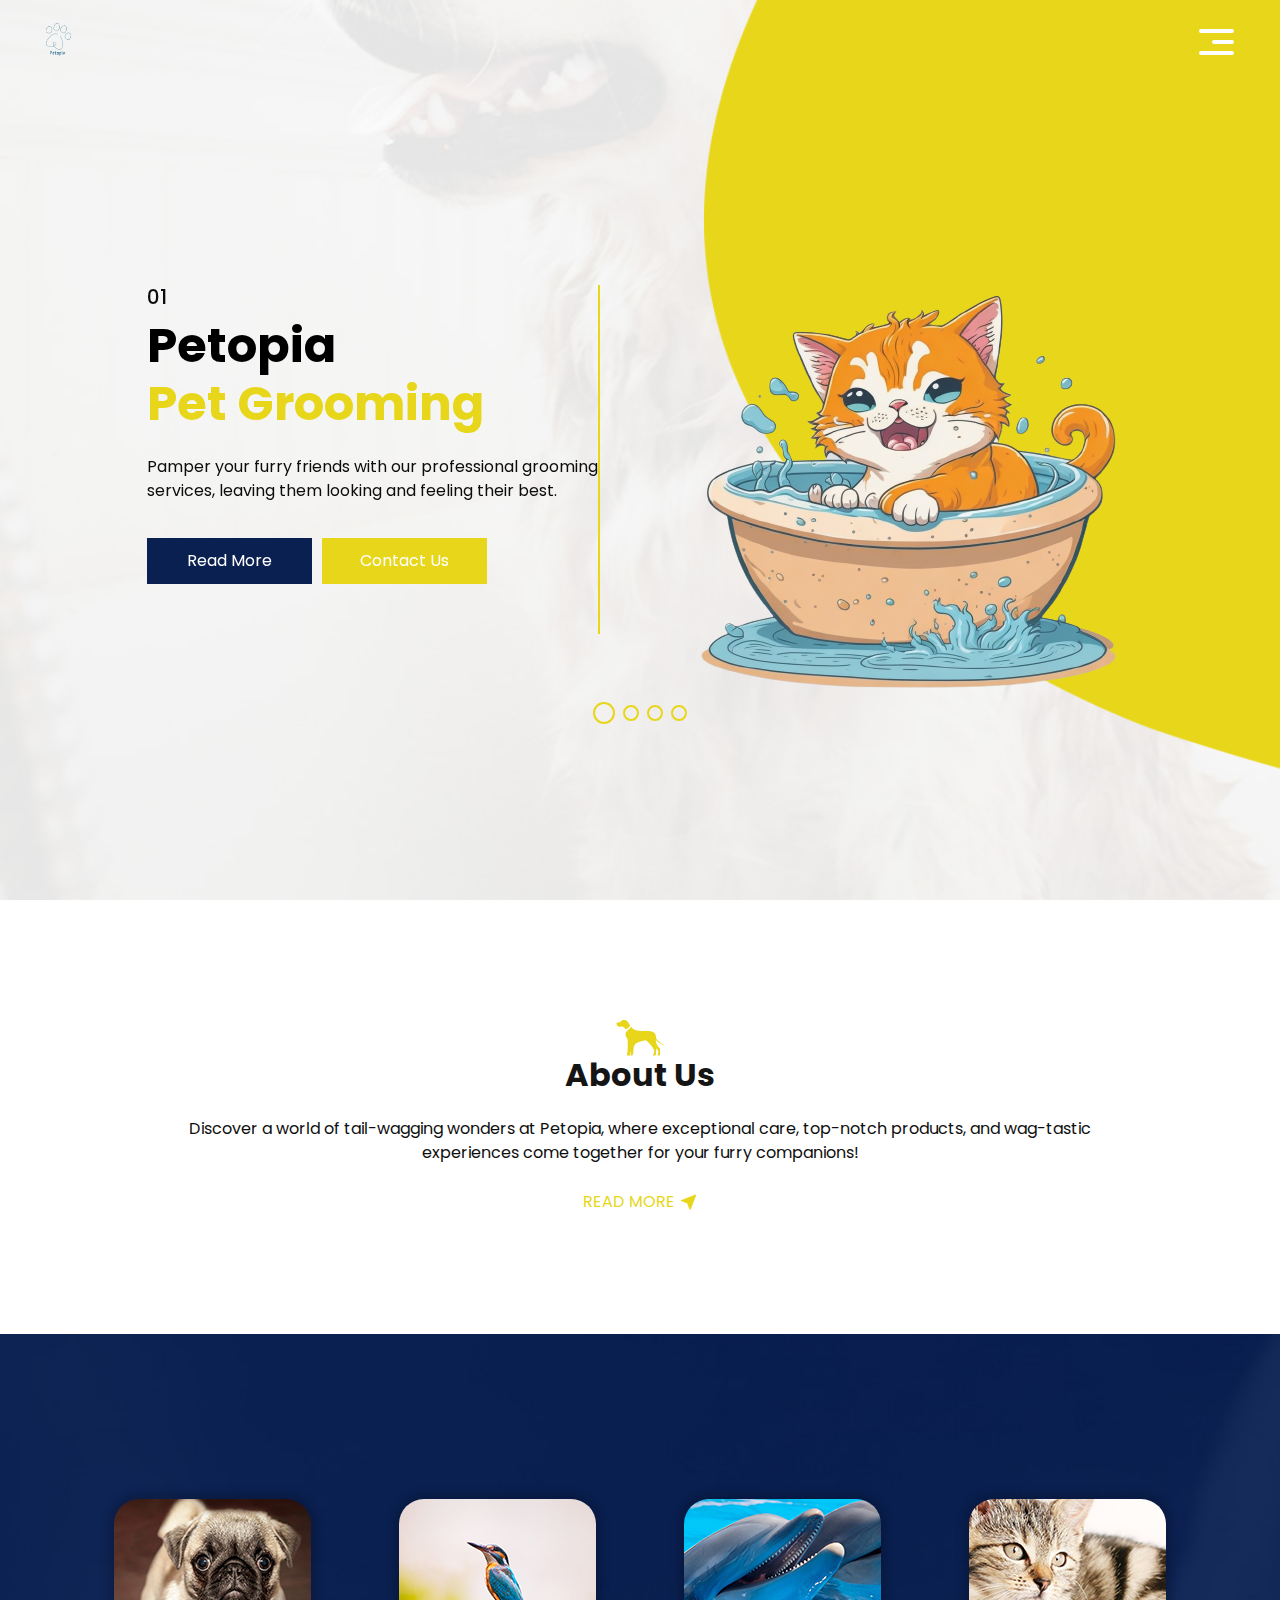
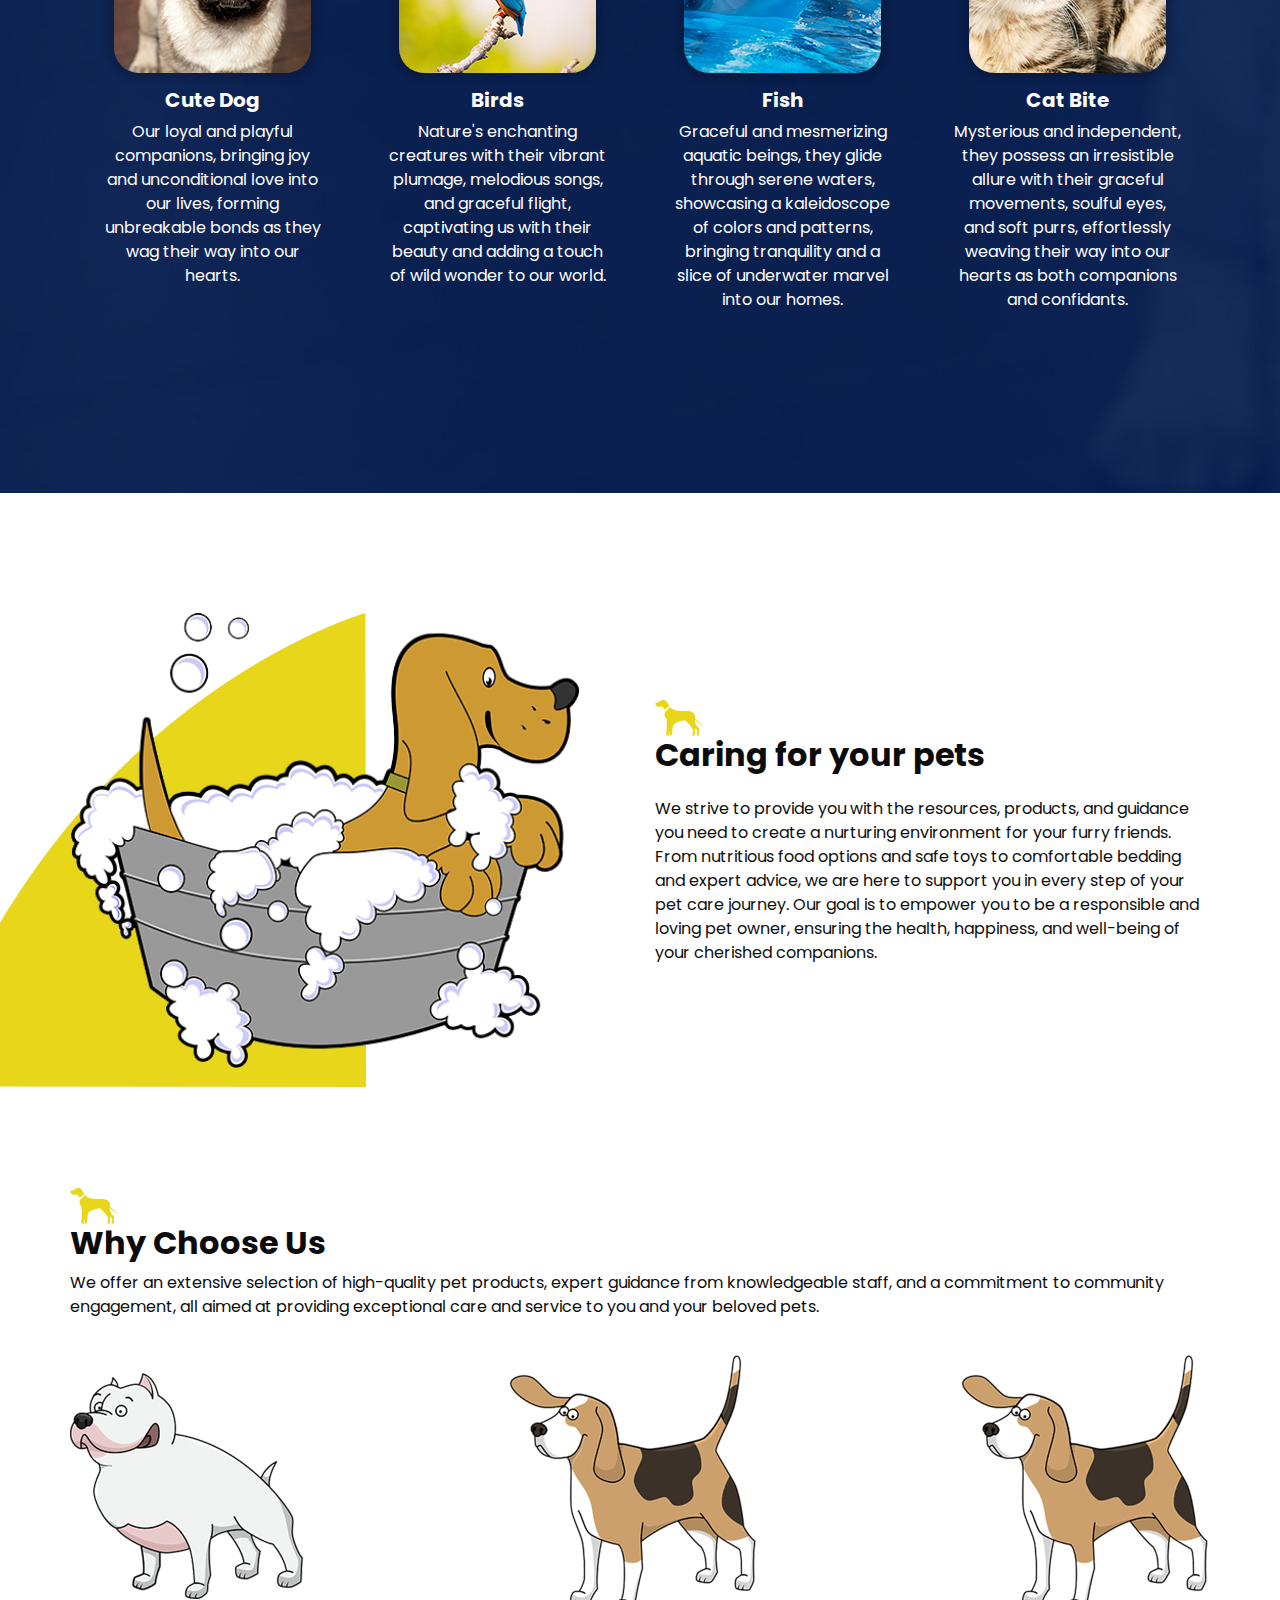
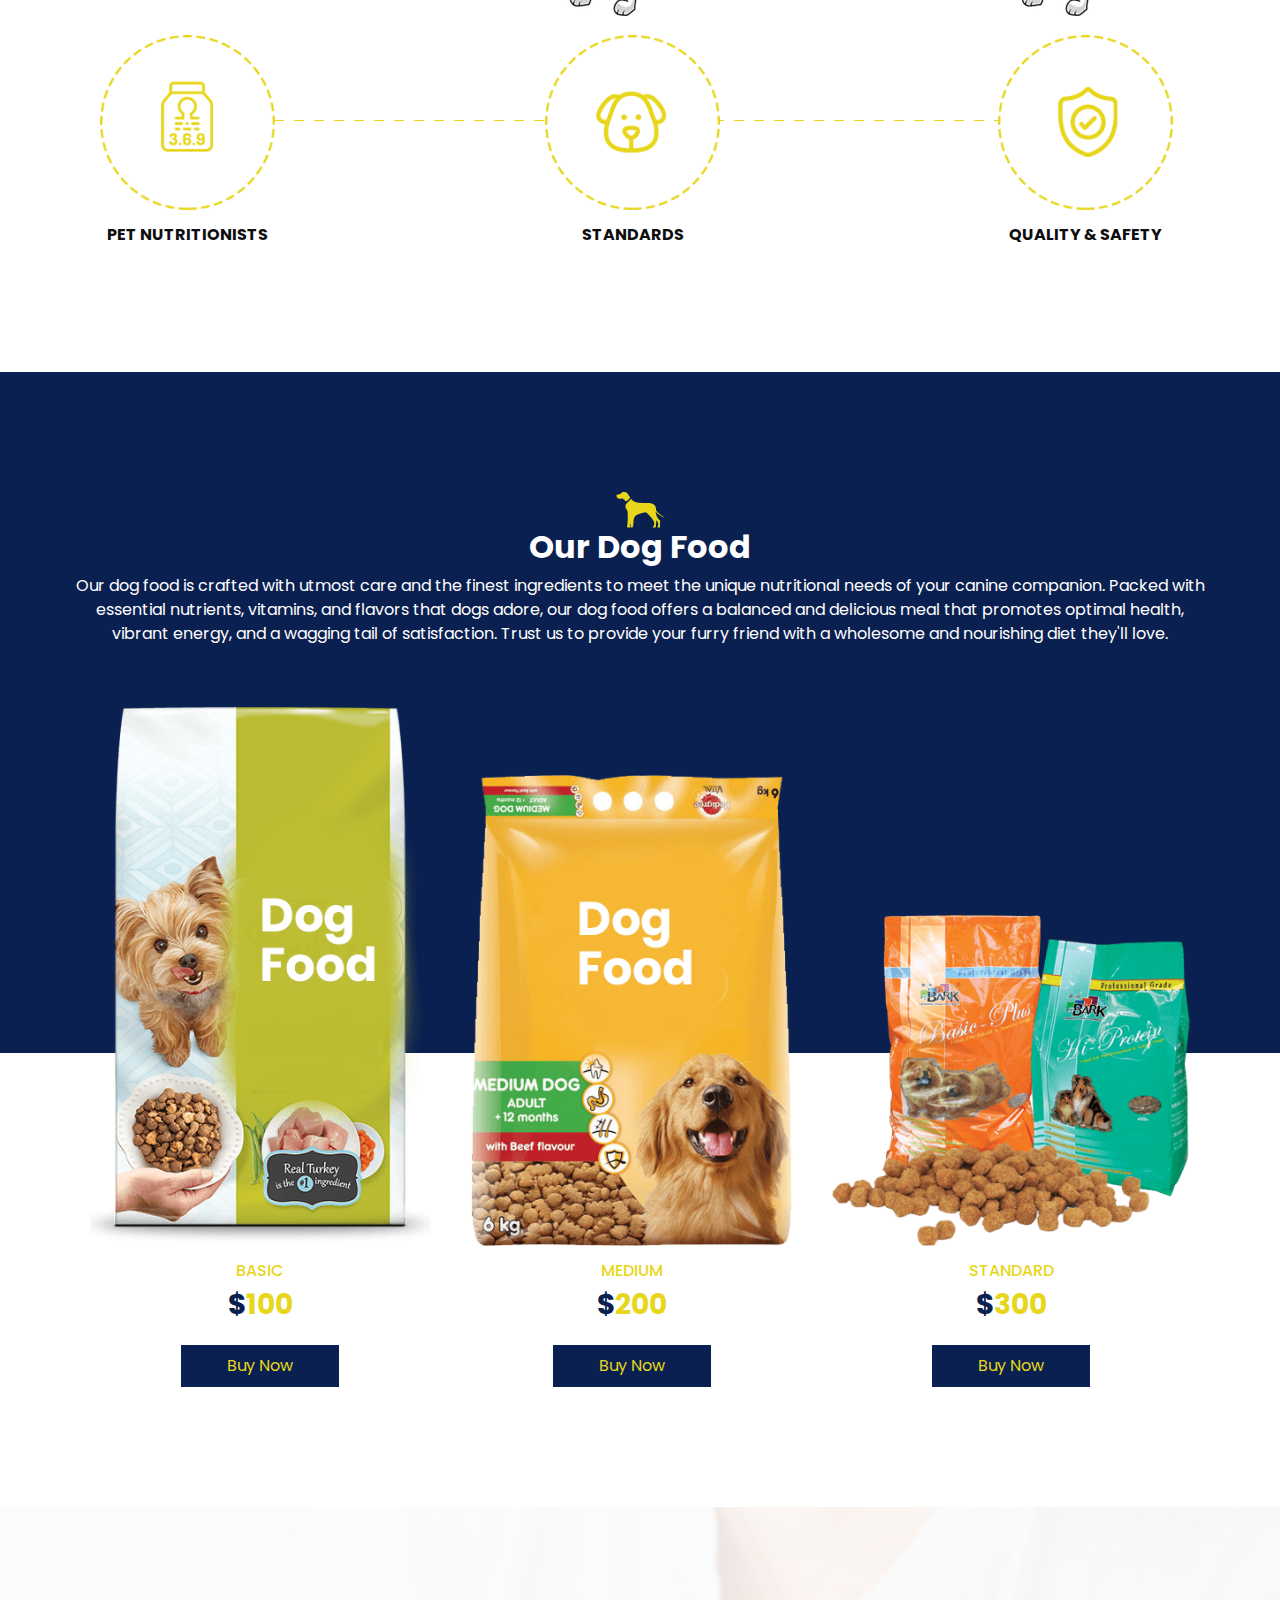
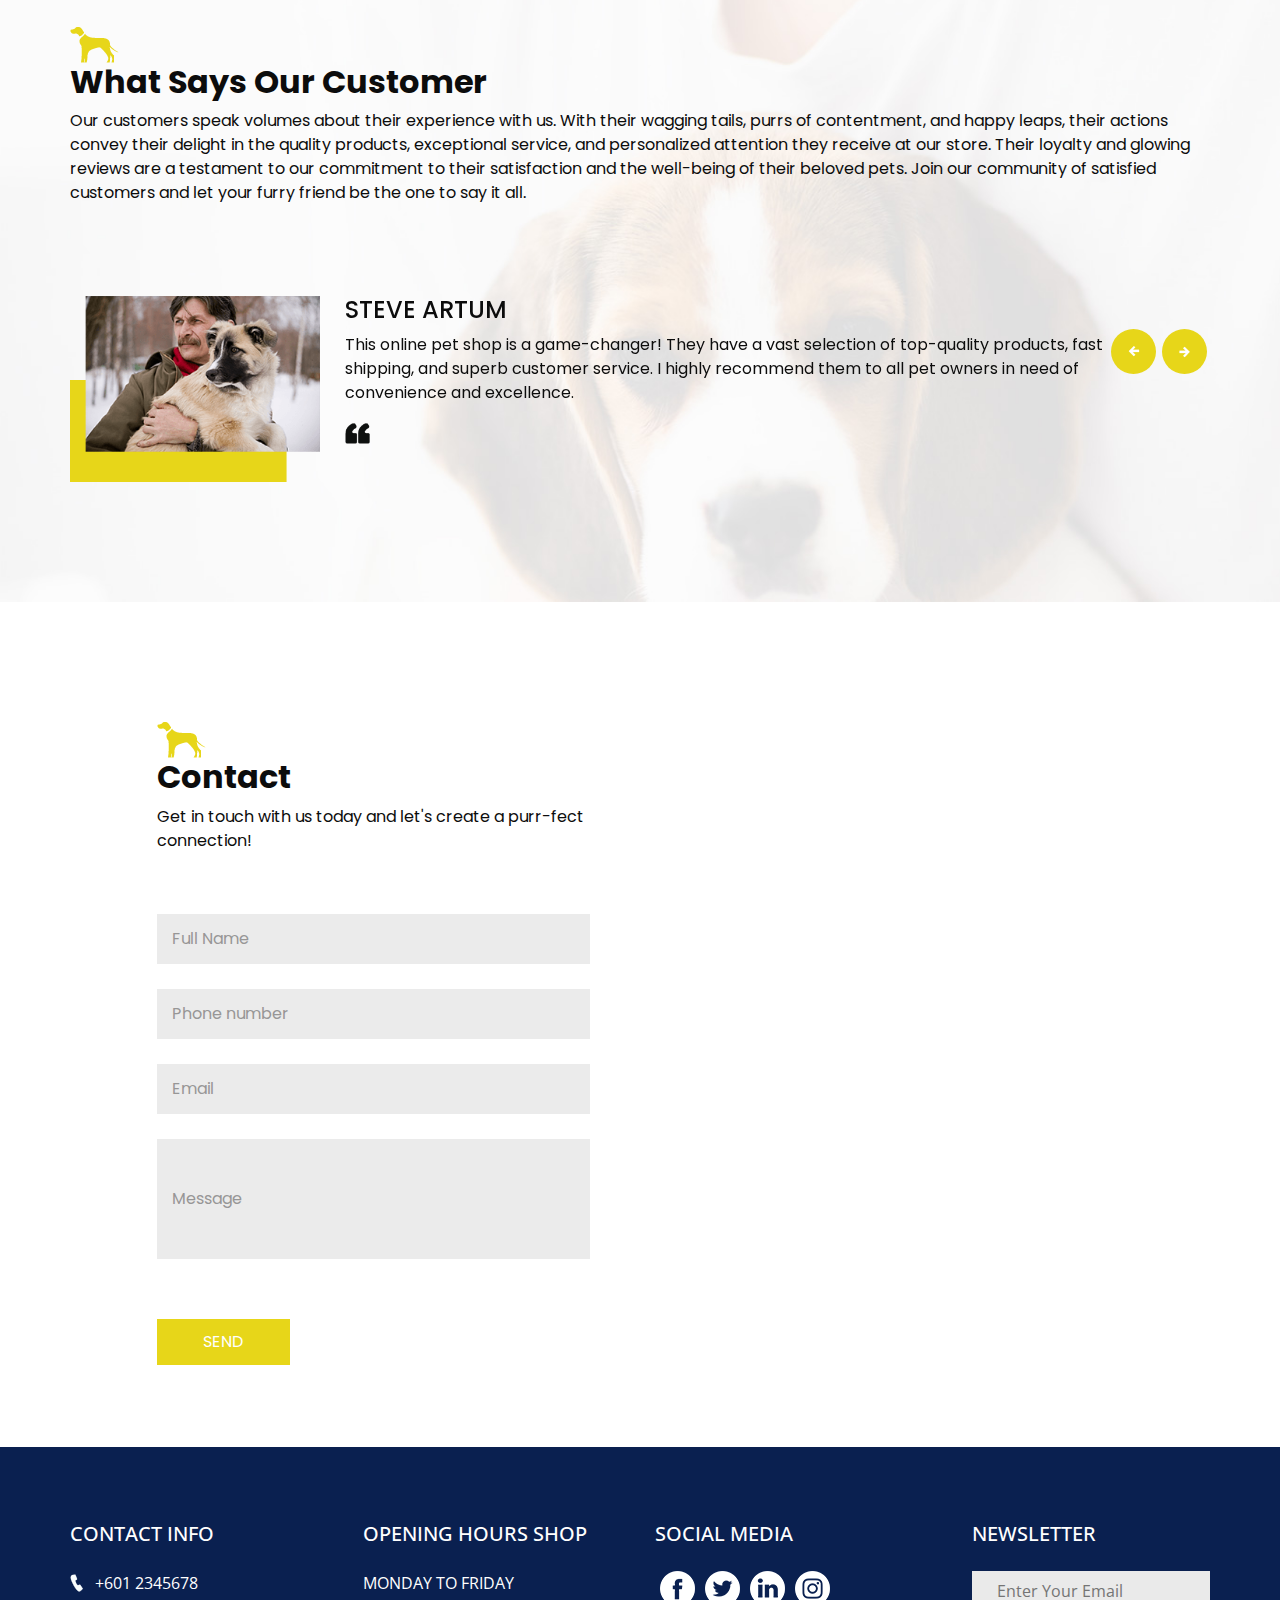
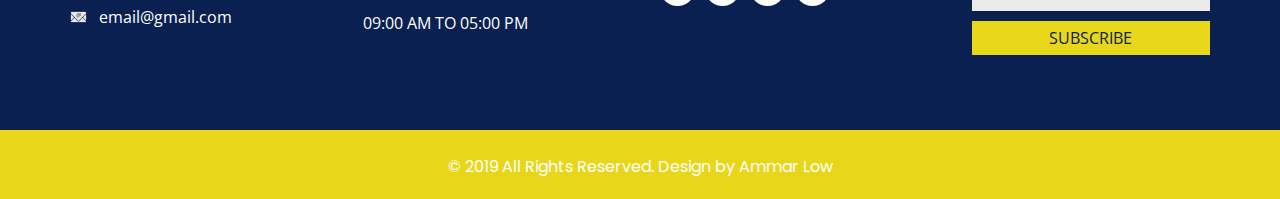
==== index.html @ 464f0516 "first commit" ====
<!DOCTYPE html>
<html>
  <head>
    <!-- Basic -->
    <meta charset="utf-8" />
    <meta http-equiv="X-UA-Compatible" content="IE=edge" />
    <!-- Mobile Metas -->
    <meta
      name="viewport"
      content="width=device-width, initial-scale=1, shrink-to-fit=no"
    />
    <!-- Site Metas -->
    <meta name="keywords" content="" />
    <meta name="description" content="" />
    <meta name="author" content="" />

    <title>Petopia</title>
    <link rel="icon" type="image/x-icon" href="/images/logo.png" />

    <!-- bootstrap core css -->
    <link rel="stylesheet" type="text/css" href="css/bootstrap.css" />

    <!-- fonts style -->
    <link
      href="https://fonts.googleapis.com/css?family=Open+Sans|Poppins:400,700&display=swap"
      rel="stylesheet"
    />
    <!-- Custom styles for this template -->
    <link href="css/style.css" rel="stylesheet" />
    <!-- responsive style -->
    <link href="css/responsive.css" rel="stylesheet" />
  </head>

  <body>
    <div class="hero_area">
      <!-- header section strats -->
      <header class="header_section">
        <div class="container-fluid">
          <nav class="navbar navbar-expand-lg custom_nav-container">
            <a class="navbar-brand" href="index.html">
              <img src="images/logo.png" alt="" />
            </a>
            <div class="" id="">
              <div class="custom_menu-btn">
                <button onclick="openNav()">
                  <span class="s-1"> </span>
                  <span class="s-2"> </span>
                  <span class="s-3"> </span>
                </button>
              </div>
              <div id="myNav" class="overlay">
                <div class="overlay-content">
                  <a href="index.html">Home</a>
                  <a href="about.html">About</a>
                  <a href="contact.html">Contact Us</a>
                </div>
              </div>
            </div>
          </nav>
        </div>
      </header>
      <!-- end header section -->
      <!-- slider section -->
      <section class="slider_section">
        <div
          id="carouselExampleIndicators"
          class="carousel slide"
          data-ride="carousel"
        >
          <ol class="carousel-indicators">
            <li
              data-target="#carouselExampleIndicators"
              data-slide-to="0"
              class="active"
            ></li>
            <li data-target="#carouselExampleIndicators" data-slide-to="1"></li>
            <li data-target="#carouselExampleIndicators" data-slide-to="2"></li>
            <li data-target="#carouselExampleIndicators" data-slide-to="3"></li>
          </ol>
          <div class="carousel-inner">
            <div class="carousel-item active">
              <div class="container-fluid">
                <div class="row">
                  <div class="col-md-5 offset-md-1">
                    <div class="detail-box">
                      <div class="number">
                        <h5>01</h5>
                      </div>
                      <h1>
                        Petopia <br />
                        <span> Pet Grooming </span>
                      </h1>
                      <p>
                        Pamper your furry friends with our professional grooming
                        services, leaving them looking and feeling their best.
                      </p>
                      <div class="btn-box">
                        <a href="/about.html" class="btn-1"> Read More </a>
                        <a href="/contact.html" class="btn-2"> Contact Us </a>
                      </div>
                    </div>
                  </div>
                  <div class="col-md-6">
                    <div class="img-box">
                      <img src="images/slider-image1.png" alt="" />
                    </div>
                  </div>
                </div>
              </div>
            </div>
            <div class="carousel-item">
              <div class="container-fluid">
                <div class="row">
                  <div class="col-md-5 offset-md-1">
                    <div class="detail-box">
                      <div class="number">
                        <h5>02</h5>
                      </div>
                      <h1>
                        Petopia <br />
                        <span> Pet Boarding </span>
                      </h1>
                      <p>
                        Trust us to provide a safe and comfortable temporary
                        home for your pets when you're away, ensuring they
                        receive the utmost care and attention.
                      </p>
                      <div class="btn-box">
                        <a href="about.html" class="btn-1"> Read More </a>
                        <a href="contact.html" class="btn-2"> Contact Us </a>
                      </div>
                    </div>
                  </div>
                  <div class="col-md-6">
                    <div class="img-box">
                      <img src="images/slider-image2.png" alt="" />
                    </div>
                  </div>
                </div>
              </div>
            </div>
            <div class="carousel-item">
              <div class="container-fluid">
                <div class="row">
                  <div class="col-md-5 offset-md-1">
                    <div class="detail-box">
                      <div class="number">
                        <h5>03</h5>
                      </div>
                      <h1>
                        Petopia <br />
                        <span> Nutritious food </span>
                      </h1>
                      <p>
                        Nourish your pets with our selection of wholesome and
                        nutritious food options, carefully chosen to support
                        their overall health and well-being.
                      </p>
                      <div class="btn-box">
                        <a href="about.html" class="btn-1"> Read More </a>
                        <a href="contact.html" class="btn-2"> Contact Us </a>
                      </div>
                    </div>
                  </div>
                  <div class="col-md-6">
                    <div class="img-box">
                      <img src="images/slider-image3.png" alt="" />
                    </div>
                  </div>
                </div>
              </div>
            </div>
            <div class="carousel-item">
              <div class="container-fluid">
                <div class="row">
                  <div class="col-md-5 offset-md-1">
                    <div class="detail-box">
                      <div class="number">
                        <h5>04</h5>
                      </div>
                      <h1>
                        Petopia <br />
                        <span> Pet Daycare </span>
                      </h1>
                      <p>
                        Treat your furry friend to a day of fun, socialization,
                        and supervised playtime in our dedicated pet daycare
                        facility, providing them with a safe and stimulating
                        environment while you're at work or away.
                      </p>
                      <div class="btn-box">
                        <a href="about.html" class="btn-1"> Read More </a>
                        <a href="contact.html" class="btn-2"> Contact Us </a>
                      </div>
                    </div>
                  </div>
                  <div class="col-md-6">
                    <div class="img-box">
                      <img src="images/slider-image4.png" alt="" />
                    </div>
                  </div>
                </div>
              </div>
            </div>
          </div>
        </div>
      </section>
      <!-- end slider section -->
    </div>

    <!-- about section -->

    <section class="about_section layout_padding">
      <div class="container">
        <div class="detail-box">
          <div class="heading_container">
            <img src="images/heading-img.png" alt="" />
            <h2>About Us</h2>
          </div>
          <p>
            Discover a world of tail-wagging wonders at Petopia, where
            exceptional care, top-notch products, and wag-tastic experiences
            come together for your furry companions!
          </p>
          <div class="btn-box">
            <a href="about.html">
              <span> Read More </span>
              <img src="images/link-arrow.png" alt="" />
            </a>
          </div>
        </div>
      </div>
    </section>

    <!-- end about section -->

    <!-- animal section -->

    <section class="animal_section layout_padding">
      <div class="container">
        <div class="animal_container">
          <div class="box b1">
            <div class="img-box">
              <img src="images/dog.jpg" alt="" />
            </div>
            <div class="detail-box">
              <h5>Cute Dog</h5>
              <p>
                Our loyal and playful companions, bringing joy and unconditional
                love into our lives, forming unbreakable bonds as they wag their
                way into our hearts.
              </p>
            </div>
          </div>
          <div class="box b2">
            <div class="img-box">
              <img src="images/bird.jpg" alt="" />
            </div>
            <div class="detail-box">
              <h5>Birds</h5>
              <p>
                Nature's enchanting creatures with their vibrant plumage,
                melodious songs, and graceful flight, captivating us with their
                beauty and adding a touch of wild wonder to our world.
              </p>
            </div>
          </div>
          <div class="box b1">
            <div class="img-box">
              <img src="images/fish.jpg" alt="" />
            </div>
            <div class="detail-box">
              <h5>Fish</h5>
              <p>
                Graceful and mesmerizing aquatic beings, they glide through
                serene waters, showcasing a kaleidoscope of colors and patterns,
                bringing tranquility and a slice of underwater marvel into our
                homes.
              </p>
            </div>
          </div>
          <div class="box b2">
            <div class="img-box">
              <img src="images/cat.jpg" alt="" />
            </div>
            <div class="detail-box">
              <h5>Cat Bite</h5>
              <p>
                Mysterious and independent, they possess an irresistible allure
                with their graceful movements, soulful eyes, and soft purrs,
                effortlessly weaving their way into our hearts as both
                companions and confidants.
              </p>
            </div>
          </div>
        </div>
      </div>
    </section>

    <!-- end animal section -->

    <!-- pet section -->

    <section class="pet_section layout_padding">
      <div class="container">
        <div class="row">
          <div class="col-md-6">
            <div class="img-box">
              <img src="images/pet-img.png" alt="" />
            </div>
          </div>
          <div class="col-md-6">
            <div class="detail-box">
              <div class="heading_container">
                <img src="images/heading-img.png" alt="" />
                <h2>Caring for your pets</h2>
              </div>
              <p>
                We strive to provide you with the resources, products, and
                guidance you need to create a nurturing environment for your
                furry friends. From nutritious food options and safe toys to
                comfortable bedding and expert advice, we are here to support
                you in every step of your pet care journey. Our goal is to
                empower you to be a responsible and loving pet owner, ensuring
                the health, happiness, and well-being of your cherished
                companions.
              </p>
            </div>
          </div>
        </div>
      </div>
    </section>

    <!-- end pet section -->

    <!-- us section -->

    <section class="us_section layout_padding-bottom">
      <div class="container">
        <div class="heading_container">
          <img src="images/heading-img.png" alt="" />
          <h2>Why Choose Us</h2>
          <p>
            We offer an extensive selection of high-quality pet products, expert
            guidance from knowledgeable staff, and a commitment to community
            engagement, all aimed at providing exceptional care and service to
            you and your beloved pets.
          </p>
        </div>
        <div class="us_container">
          <div class="box">
            <div class="img1-box">
              <img src="images/pet1.png" alt="" />
            </div>
            <div class="img2-box">
              <img src="images/omega.png" alt="" />
            </div>
            <div class="detail-box">
              <h6>PET NUTRITIONISTS</h6>
            </div>
          </div>
          <div class="box">
            <div class="img1-box">
              <img src="images/pet2.png" alt="" />
            </div>
            <div class="img2-box">
              <img src="images/dog.png" alt="" />
            </div>
            <div class="detail-box">
              <h6>STANDARDS</h6>
            </div>
          </div>
          <div class="box">
            <div class="img1-box">
              <img src="images/pet2.png" alt="" />
            </div>
            <div class="img2-box">
              <img src="images/shield.png" alt="" />
            </div>
            <div class="detail-box">
              <h6>QUALITY & SAFETY</h6>
            </div>
          </div>
        </div>
        <!-- <div class="btn-box">
        <a href="#">
          <span>
            Read More
          </span>
          <img src="images/link-arrow.png" alt="">
        </a>
      </div> -->
      </div>
    </section>

    <!-- end us section -->

    <!-- food section -->

    <section class="food_section layout_padding">
      <div class="container">
        <div class="heading_container">
          <img src="images/heading-img.png" alt="" />
          <h2>Our Dog Food</h2>
          <p>
            Our dog food is crafted with utmost care and the finest ingredients
            to meet the unique nutritional needs of your canine companion.
            Packed with essential nutrients, vitamins, and flavors that dogs
            adore, our dog food offers a balanced and delicious meal that
            promotes optimal health, vibrant energy, and a wagging tail of
            satisfaction. Trust us to provide your furry friend with a wholesome
            and nourishing diet they'll love.
          </p>
        </div>
        <div class="food_container">
          <div class="box">
            <div class="img-box">
              <img src="images/f1.png" alt="" />
            </div>
            <div class="detail-box">
              <h6>Basic</h6>
              <h3><span>$</span>100</h3>
              <a href="#"> Buy Now </a>
            </div>
          </div>
          <div class="box">
            <div class="img-box">
              <img src="images/f2.png" alt="" />
            </div>
            <div class="detail-box">
              <h6>Medium</h6>
              <h3><span>$</span>200</h3>
              <a href="#"> Buy Now </a>
            </div>
          </div>
          <div class="box">
            <div class="img-box">
              <img src="images/f3.png" alt="" />
            </div>
            <div class="detail-box">
              <h6>Standard</h6>
              <h3><span>$</span>300</h3>
              <a href="#"> Buy Now </a>
            </div>
          </div>
        </div>
      </div>
    </section>

    <!-- end food section -->

    <!-- client section -->

    <section class="client_section layout_padding">
      <div class="container">
        <div class="heading_container">
          <img src="images/heading-img.png" alt="" />
          <h2>What Says Our Customer</h2>
          <p>
            Our customers speak volumes about their experience with us. With
            their wagging tails, purrs of contentment, and happy leaps, their
            actions convey their delight in the quality products, exceptional
            service, and personalized attention they receive at our store. Their
            loyalty and glowing reviews are a testament to our commitment to
            their satisfaction and the well-being of their beloved pets. Join
            our community of satisfied customers and let your furry friend be
            the one to say it all.
          </p>
        </div>
        <div
          id="carouselExampleControls"
          class="carousel slide"
          data-ride="carousel"
        >
          <div class="carousel-inner">
            <div class="carousel-item active">
              <div class="box">
                <div class="img-box">
                  <img src="images/client.png" alt="" />
                </div>
                <div class="detail-box">
                  <h4>Steve Artum</h4>
                  <p>
                    This online pet shop is a game-changer! They have a vast
                    selection of top-quality products, fast shipping, and superb
                    customer service. I highly recommend them to all pet owners
                    in need of convenience and excellence.
                  </p>
                  <img src="images/quote.png" alt="" />
                </div>
              </div>
            </div>
            <div class="carousel-item">
              <div class="box">
                <div class="img-box">
                  <img src="images/client.png" alt="" />
                </div>
                <div class="detail-box">
                  <h4>Sarah Hummington</h4>
                  <p>
                    Wow! This online pet store is a true gem. Their website is
                    easy to navigate, the product variety is impressive, and
                    their customer service is top-notch. I'm beyond satisfied
                    with my shopping experience and will definitely be a repeat
                    customer.
                  </p>
                  <img src="images/quote.png" alt="" />
                </div>
              </div>
            </div>
            <div class="carousel-item">
              <div class="box">
                <div class="img-box">
                  <img src="images/client.png" alt="" />
                </div>
                <div class="detail-box">
                  <h4>Noah Wilson</h4>
                  <p>
                    I can't recommend this online pet shop enough! The product
                    selection is outstanding, the prices are competitive, and
                    the ordering process is a breeze. Plus, their prompt
                    delivery and attentive customer service have left me
                    thoroughly impressed. Give them a try and you won't be
                    disappointed!
                  </p>
                  <img src="images/quote.png" alt="" />
                </div>
              </div>
            </div>
          </div>
          <div class="carousel_btn-box">
            <a
              class="carousel-control-prev"
              href="#carouselExampleControls"
              role="button"
              data-slide="prev"
            >
              <span class="sr-only">Previous</span>
            </a>
            <a
              class="carousel-control-next"
              href="#carouselExampleControls"
              role="button"
              data-slide="next"
            >
              <span class="sr-only">Next</span>
            </a>
          </div>
        </div>
      </div>
    </section>

    <!-- end client section -->

    <!-- contact section -->

    <section class="contact_section layout_padding-top">
      <div class="container-fluid">
        <div class="row">
          <div class="col-md-5 offset-md-1">
            <div class="form_container">
              <div class="heading_container">
                <img src="images/heading-img.png" alt="" />
                <h2>Contact</h2>
                <p>
                  Get in touch with us today and let's create a purr-fect
                  connection!
                </p>
              </div>
              <form action="">
                <div>
                  <input type="text" placeholder="Full Name " />
                </div>
                <div>
                  <input type="text" placeholder="Phone number" />
                </div>
                <div>
                  <input type="email" placeholder="Email" />
                </div>
                <div>
                  <input
                    type="text"
                    class="message-box"
                    placeholder="Message"
                  />
                </div>
                <div class="d-flex">
                  <button>SEND</button>
                </div>
              </form>
            </div>
          </div>
          <div class="col-md-6 px-0">
            <div class="map_container">
              <div class="map-responsive">
                <iframe
                  src="https://www.google.com/maps/embed/v1/place?key=AIzaSyA0s1a7phLN0iaD6-UE7m4qP-z21pH0eSc&q=KualaLumpur+Malaysia"
                  width="600"
                  height="300"
                  frameborder="0"
                  style="border: 0; width: 100%; height: 100%"
                  allowfullscreen
                ></iframe>
              </div>
            </div>
          </div>
        </div>
      </div>
    </section>

    <!-- end contact section -->

    <!-- info section -->
    <section class="info_section">
      <div class="container">
        <div class="row">
          <div class="col-md-6 col-lg-3">
            <div class="info_contact">
              <h5>CONTACT INFO</h5>
              <div>
                <img src="images/call.png" alt="" />
                <p>+601 2345678</p>
              </div>
              <div>
                <img src="images/mail.png" alt="" />
                <p>email@gmail.com</p>
              </div>
            </div>
          </div>
          <div class="col-md-6 col-lg-3">
            <div class="info_time">
              <h5>Opening Hours Shop</h5>
              <div>
                <p>Monday to friday</p>
              </div>
              <div>
                <p>09:00 am to 05:00 pm</p>
              </div>
            </div>
          </div>

          <div class="col-md-6 col-lg-3">
            <div class="info_social">
              <h5>social media</h5>
              <div class="social_container">
                <div>
                  <a href="#">
                    <img src="images/fb.png" alt="" />
                  </a>
                </div>
                <div>
                  <a href="#">
                    <img src="images/twitter.png" alt="" />
                  </a>
                </div>
                <div>
                  <a href="#">
                    <img src="images/linkedin.png" alt="" />
                  </a>
                </div>
                <div>
                  <a href="#">
                    <img src="images/instagram.png" alt="" />
                  </a>
                </div>
              </div>
            </div>
          </div>
          <div class="col-md-6 col-lg-3">
            <div class="info_form pl-lg-4">
              <h5>Newsletter</h5>
              <form action="">
                <input type="text" placeholder="Enter Your Email" />
                <button type="submit">Subscribe</button>
              </form>
            </div>
          </div>
        </div>
      </div>
    </section>

    <!-- end info_section -->

    <!-- footer section -->
    <section class="container-fluid footer_section">
      <p>&copy; 2019 All Rights Reserved. Design by Ammar Low</p>
    </section>
    <!-- end  footer section -->

    <script type="text/javascript" src="js/jquery-3.4.1.min.js"></script>
    <script type="text/javascript" src="js/bootstrap.js"></script>
    <script>
      function openNav() {
        document.getElementById("myNav").classList.toggle("menu_width");
        document
          .querySelector(".custom_menu-btn")
          .classList.toggle("menu_btn-style");
      }
    </script>
  </body>
</html>
---- css/style.css ----
body {
  font-family: "Poppins",
 sans-serif;
  color: #0c0c0c;
  background-color: #ffffff;
}

.layout_padding {
  padding-top: 120px;
  padding-bottom: 120px;
}

.layout_padding2 {
  padding-top: 45px;
  padding-bottom: 45px;
}

.layout_padding2-top {
  padding-top: 45px;
}

.layout_padding2-bottom {
  padding-bottom: 45px;
}

.layout_padding-top {
  padding-top: 120px;
}

.layout_padding-bottom {
  padding-bottom: 120px;
}

.heading_container {
  display: -webkit-box;
  display: -ms-flexbox;
  display: flex;
  -webkit-box-orient: vertical;
  -webkit-box-direction: normal;
      -ms-flex-direction: column;
          flex-direction: column;
  -webkit-box-align: start;
      -ms-flex-align: start;
          align-items: flex-start;
}

.heading_container img {
  max-width: 50px;
}

.heading_container h2 {
  font-weight: bold;
}

/*header section*/
.hero_area {
  height: 100vh;
  background-image: url(../images/hero-bg.jpg);
  background-size: cover;
  display: -webkit-box;
  display: -ms-flexbox;
  display: flex;
  -webkit-box-orient: vertical;
  -webkit-box-direction: normal;
      -ms-flex-direction: column;
          flex-direction: column;
  position: relative;
}

.hero_area::before {
  content: "";
  position: absolute;
  top: 0;
  right: 0;
  width: 45%;
  height: 88%;
  background-image: url(../images/hero-bg2.png);
  background-size: cover;
  background-position: left bottom;
  background-repeat: no-repeat;
}

.sub_page .hero_area {
  height: auto;
  background: none;
}

.sub_page .hero_area::before {
  width: 225px;
  height: 110px;
}

.header_section .container-fluid {
  padding-right: 25px;
  padding-left: 25px;
}

.header_section .nav_container {
  margin: 0 auto;
}

.custom_nav-container.navbar-expand-lg .navbar-nav .nav-item .nav-link {
  padding: 10px 15px;
  color: #060606;
  text-align: center;
  text-transform: uppercase;
}

.custom_nav-container.navbar-expand-lg .navbar-nav .nav-item.active .nav-link, .custom_nav-container.navbar-expand-lg .navbar-nav .nav-item:hover .nav-link {
  color: #e7d619;
}

a,
a:hover,
a:focus {
  text-decoration: none;
}

a:hover,
a:focus {
  color: initial;
}

.btn,
.btn:focus {
  outline: none !important;
  -webkit-box-shadow: none;
          box-shadow: none;
}

.custom_nav-container .nav_search-btn {
  background-image: url(../images/search-icon.png);
  background-size: 17px;
  background-repeat: no-repeat;
  background-position: center;
  width: 35px;
  height: 35px;
  padding: 0;
  border: none;
}

.navbar-brand {
  display: -webkit-box;
  display: -ms-flexbox;
  display: flex;
  -webkit-box-orient: vertical;
  -webkit-box-direction: normal;
      -ms-flex-direction: column;
          flex-direction: column;
  -webkit-box-align: center;
      -ms-flex-align: center;
          align-items: center;
}

.navbar-brand img {
  width: 65px;
}

.custom_nav-container {
  z-index: 99999;
  padding: 0;
  height: 80px;
  -webkit-box-pack: justify;
      -ms-flex-pack: justify;
          justify-content: space-between;
}

.custom_nav-container .navbar-toggler {
  outline: none;
}

.custom_nav-container .navbar-toggler .navbar-toggler-icon {
  background-image: url(../images/menu.png);
  background-size: 50px;
  width: 30px;
  height: 30px;
}

.lg_toggl-btn {
  background-color: transparent;
  border: none;
  outline: none;
  width: 56px;
  height: 40px;
  cursor: pointer;
}

.lg_toggl-btn:focus {
  outline: none;
}

.User_option {
  display: -webkit-box;
  display: -ms-flexbox;
  display: flex;
  -webkit-box-align: center;
      -ms-flex-align: center;
          align-items: center;
  margin-left: auto;
  margin-right: 75px;
}

.User_option .form-inline {
  position: relative;
  margin-right: 15px;
}

.User_option .form-inline input {
  display: none;
}

.custom_menu-btn {
  z-index: 9;
  position: absolute;
  right: 15px;
  top: 7px;
}

.custom_menu-btn button {
  margin-top: 14px;
  outline: none;
  border: none;
  background-color: transparent;
}

.custom_menu-btn button span {
  display: block;
  width: 35px;
  height: 4px;
  background-color: #ffffff;
  margin: 7px 0;
  -webkit-transition: all 0.3s;
  transition: all 0.3s;
  border-radius: 5px;
}

.menu_btn-style {
  position: fixed;
  right: 29px;
  top: 7px;
}

.custom_menu-btn .s-2 {
  -webkit-transition: all 0.1s;
  transition: all 0.1s;
  width: 22px;
  margin-left: auto;
}

.menu_btn-style button .s-1 {
  -webkit-transform: rotate(45deg) translateY(16px);
          transform: rotate(45deg) translateY(16px);
}

.menu_btn-style button .s-2 {
  -webkit-transform: translateX(100px);
          transform: translateX(100px);
}

.menu_btn-style button .s-3 {
  -webkit-transform: rotate(-45deg) translateY(-16px);
          transform: rotate(-45deg) translateY(-16px);
}

.overlay {
  height: 100%;
  width: 0;
  position: fixed;
  z-index: 1;
  top: 0;
  left: 0;
  background-color: black;
  background-color: rgba(148, 137, 185, 0.95);
  overflow-x: hidden;
  -webkit-transition: 0.5s;
  transition: 0.5s;
}

.overlay .closebtn {
  position: absolute;
  top: 0;
  right: 30px;
  font-size: 60px;
}

.overlay a {
  padding: 0px;
  text-decoration: none;
  font-size: 22px;
  color: #ffffff;
  display: block;
  -webkit-transition: 0.3s;
  transition: 0.3s;
  margin-bottom: 15px;
  text-transform: uppercase;
  opacity: 0;
}

.overlay-content {
  position: relative;
  top: 30%;
  width: 100%;
  text-align: center;
  margin-top: 30px;
}

.menu_width {
  width: 100%;
}

.menu_width.overlay a {
  opacity: 1;
}

/*end header section*/
/* slider section */
.slider_section {
  -webkit-box-flex: 1;
      -ms-flex: 1;
          flex: 1;
  display: -webkit-box;
  display: -ms-flexbox;
  display: flex;
  -webkit-box-pack: center;
      -ms-flex-pack: center;
          justify-content: center;
  -webkit-box-align: center;
      -ms-flex-align: center;
          align-items: center;
  position: relative;
}

.slider_section .detail-box {
  margin: 45px 5% 0 5%;
  padding-bottom: 45px;
  border-right: 2px solid #e7d619;
}

.slider_section .detail-box h1 {
  font-weight: bold;
  color: #010001;
  font-size: 3rem;
  padding-bottom: 15px;
  position: relative;
}

.slider_section .detail-box h1 span {
  color: #e7d619;
}

.slider_section .detail-box .btn-box {
  display: -webkit-box;
  display: -ms-flexbox;
  display: flex;
  margin: 30px -5px 0 -5px;
  -ms-flex-wrap: wrap;
      flex-wrap: wrap;
}

.slider_section .detail-box .btn-box a {
  margin: 5px;
  width: 165px;
  text-align: center;
}

.slider_section .detail-box .btn-box .btn-1 {
  display: inline-block;
  padding: 10px 0px;
  background-color: #0a2050;
  color: #ffffff;
  -webkit-transition: all 0.3s;
  transition: all 0.3s;
  border: 1px solid #0a2050;
  border-radius: 0;
}

.slider_section .detail-box .btn-box .btn-1:hover {
  background-color: transparent;
  color: #0a2050;
}

.slider_section .detail-box .btn-box .btn-2 {
  display: inline-block;
  padding: 10px 0px;
  background-color: #e7d619;
  color: #ffffff;
  -webkit-transition: all 0.3s;
  transition: all 0.3s;
  border: 1px solid #e7d619;
  border-radius: 0;
}

.slider_section .detail-box .btn-box .btn-2:hover {
  background-color: transparent;
  color: #e7d619;
}

.slider_section .img-box img {
  max-width: 100%;
}

.slider_section #carouselExampleIndicators {
  width: 100%;
}

.slider_section .carousel-indicators {
  -webkit-box-align: center;
      -ms-flex-align: center;
          align-items: center;
}

.slider_section .carousel-indicators li {
  width: 12px;
  height: 12px;
  opacity: 1;
  background: none;
  border: 2px solid #e7d619;
  color: #000000;
  position: relative;
  margin: 0 4px;
  border-radius: 100%;
}

.slider_section .carousel-indicators li.active {
  width: 18px;
  height: 18px;
}

.slider_section .li_before::before {
  content: "";
  position: absolute;
  left: -5px;
  top: 3.5px;
  width: 1.5px;
  height: 17px;
  background-color: #e7d619;
  border-radius: 5px;
  -webkit-transform: rotate(25deg);
          transform: rotate(25deg);
}

.about_section .detail-box {
  text-align: center;
  width: 80%;
  margin: auto;
}

.about_section .detail-box .heading_container {
  -webkit-box-align: center;
      -ms-flex-align: center;
          align-items: center;
  text-align: center;
}

.about_section .detail-box .heading_container h2 {
  color: #151515;
}

.about_section .detail-box p {
  color: #0e0e0e;
  margin-top: 15px;
}

.about_section .detail-box .btn-box {
  display: -webkit-box;
  display: -ms-flexbox;
  display: flex;
  -webkit-box-pack: center;
      -ms-flex-pack: center;
          justify-content: center;
  margin-top: 25px;
}

.about_section .detail-box .btn-box a {
  display: -webkit-box;
  display: -ms-flexbox;
  display: flex;
  -webkit-box-align: center;
      -ms-flex-align: center;
          align-items: center;
  color: #e7d619;
  text-transform: uppercase;
}

.about_section .detail-box .btn-box a img {
  margin-left: 5px;
}

.animal_section {
  background-image: url(../images/animal-bg.jpg);
  background-size: cover;
  color: #ffffff;
}

.animal_section .animal_container {
  display: -webkit-box;
  display: -ms-flexbox;
  display: flex;
  -ms-flex-wrap: wrap;
      flex-wrap: wrap;
  -webkit-box-pack: center;
      -ms-flex-pack: center;
          justify-content: center;
}

.animal_section .animal_container .box {
  display: -webkit-box;
  display: -ms-flexbox;
  display: flex;
  -webkit-box-orient: vertical;
  -webkit-box-direction: normal;
      -ms-flex-direction: column;
          flex-direction: column;
  -webkit-box-align: center;
      -ms-flex-align: center;
          align-items: center;
  text-align: center;
  margin: 45px 2.5%;
  -ms-flex-preferred-size: 20%;
      flex-basis: 20%;
}

.animal_section .animal_container .box .img-box {
  border-radius: 25px;
  overflow: hidden;
  -webkit-box-shadow: 0 0 10px 5px rgba(0, 0, 0, 0.2);
          box-shadow: 0 0 10px 5px rgba(0, 0, 0, 0.2);
}

.animal_section .animal_container .box .img-box img {
  width: 100%;
}

.animal_section .animal_container .box .detail-box {
  margin-top: 15px;
}

.animal_section .animal_container .box .detail-box h5 {
  font-weight: bold;
}

.animal_section .animal_container .box.b1 {
  -webkit-animation: odd-box-animate 3s infinite;
          animation: odd-box-animate 3s infinite;
}

.animal_section .animal_container .box.b2 {
  -webkit-animation: even-box-animate 3s infinite;
          animation: even-box-animate 3s infinite;
}

@-webkit-keyframes odd-box-animate {
  0% {
    -webkit-transform: translateY(45px);
            transform: translateY(45px);
  }
  50% {
    -webkit-transform: translateY(-45px);
            transform: translateY(-45px);
  }
  100% {
    -webkit-transform: translateY(45px);
            transform: translateY(45px);
  }
}

@keyframes odd-box-animate {
  0% {
    -webkit-transform: translateY(45px);
            transform: translateY(45px);
  }
  50% {
    -webkit-transform: translateY(-45px);
            transform: translateY(-45px);
  }
  100% {
    -webkit-transform: translateY(45px);
            transform: translateY(45px);
  }
}

@-webkit-keyframes even-box-animate {
  0% {
    -webkit-transform: translateY(-45px);
            transform: translateY(-45px);
  }
  50% {
    -webkit-transform: translateY(45px);
            transform: translateY(45px);
  }
  100% {
    -webkit-transform: translateY(-45px);
            transform: translateY(-45px);
  }
}

@keyframes even-box-animate {
  0% {
    -webkit-transform: translateY(-45px);
            transform: translateY(-45px);
  }
  50% {
    -webkit-transform: translateY(45px);
            transform: translateY(45px);
  }
  100% {
    -webkit-transform: translateY(-45px);
            transform: translateY(-45px);
  }
}

.pet_section .row {
  -webkit-box-align: center;
      -ms-flex-align: center;
          align-items: center;
}

.pet_section .img-box {
  position: relative;
  padding-right: 45px;
}

.pet_section .img-box img {
  width: 100%;
  position: relative;
  z-index: 2;
}

.pet_section .img-box::before {
  content: "";
  position: absolute;
  top: 0;
  left: -145px;
  width: 100%;
  height: 110%;
  background-image: url(../images/pet-bg.png);
  z-index: 1;
  background-repeat: no-repeat;
}

.pet_section .detail-box p {
  color: #0e0e0e;
  margin-top: 15px;
}

.pet_section .detail-box .btn-box {
  display: -webkit-box;
  display: -ms-flexbox;
  display: flex;
  margin-top: 25px;
}

.pet_section .detail-box .btn-box a {
  display: -webkit-box;
  display: -ms-flexbox;
  display: flex;
  -webkit-box-align: center;
      -ms-flex-align: center;
          align-items: center;
  color: #e7d619;
  text-transform: uppercase;
}

.pet_section .detail-box .btn-box a img {
  margin-left: 5px;
}

.us_section .us_container {
  display: -webkit-box;
  display: -ms-flexbox;
  display: flex;
  -webkit-box-pack: justify;
      -ms-flex-pack: justify;
          justify-content: space-between;
  position: relative;
}

.us_section .us_container .box {
  display: -webkit-box;
  display: -ms-flexbox;
  display: flex;
  -webkit-box-orient: vertical;
  -webkit-box-direction: normal;
      -ms-flex-direction: column;
          flex-direction: column;
  -webkit-box-align: center;
      -ms-flex-align: center;
          align-items: center;
}

.us_section .us_container .box img {
  max-width: 100%;
}

.us_section .us_container .box .img1-box {
  height: 300px;
  display: -webkit-box;
  display: -ms-flexbox;
  display: flex;
  -webkit-box-pack: center;
      -ms-flex-pack: center;
          justify-content: center;
  -webkit-box-align: center;
      -ms-flex-align: center;
          align-items: center;
}

.us_section .us_container .box .img2-box {
  width: 175px;
  display: -webkit-box;
  display: -ms-flexbox;
  display: flex;
  -webkit-box-pack: center;
      -ms-flex-pack: center;
          justify-content: center;
}

.us_section .us_container .box .detail-box {
  margin-top: 15px;
}

.us_section .us_container .box .detail-box h6 {
  text-transform: uppercase;
  font-weight: bold;
  color: #0e0e0e;
}

.us_section .us_container::before {
  content: "";
  position: absolute;
  bottom: 25.2%;
  left: 50%;
  width: 80%;
  height: 1.5px;
  background-image: -webkit-gradient(linear, left top, right top, color-stop(50%, transparent), color-stop(50%, #e7d619));
  background-image: linear-gradient(to right, transparent 50%, #e7d619 50%);
  background-size: 20px 100%;
  z-index: -1;
  -webkit-transform: translateX(-50%);
          transform: translateX(-50%);
  -webkit-animation: border-dance 4s infinite linear;
          animation: border-dance 4s infinite linear;
}

@-webkit-keyframes border-dance {
  0% {
    background-position: 0px 0px;
  }
  100% {
    background-position: 300px 0px;
  }
}

@keyframes border-dance {
  0% {
    background-position: 0px 0px;
  }
  100% {
    background-position: 300px 0px;
  }
}

.us_section .btn-box {
  display: -webkit-box;
  display: -ms-flexbox;
  display: flex;
  -webkit-box-pack: center;
      -ms-flex-pack: center;
          justify-content: center;
  margin-top: 55px;
}

.us_section .btn-box a {
  display: -webkit-box;
  display: -ms-flexbox;
  display: flex;
  -webkit-box-align: center;
      -ms-flex-align: center;
          align-items: center;
  color: #e7d619;
  text-transform: uppercase;
}

.us_section .btn-box a img {
  margin-left: 5px;
}

.food_section {
  background: -webkit-gradient(linear, left top, left bottom, color-stop(60%, #0a2050), color-stop(60%, transparent));
  background: linear-gradient(to bottom, #0a2050 60%, transparent 60%);
}

.food_section .heading_container {
  -webkit-box-align: center;
      -ms-flex-align: center;
          align-items: center;
  text-align: center;
  color: #ffffff;
}

.food_section .food_container {
  display: -webkit-box;
  display: -ms-flexbox;
  display: flex;
  -webkit-box-pack: justify;
      -ms-flex-pack: justify;
          justify-content: space-between;
  -webkit-box-align: end;
      -ms-flex-align: end;
          align-items: flex-end;
}

.food_section .food_container .box {
  display: -webkit-box;
  display: -ms-flexbox;
  display: flex;
  -webkit-box-orient: vertical;
  -webkit-box-direction: normal;
      -ms-flex-direction: column;
          flex-direction: column;
  -webkit-box-align: center;
      -ms-flex-align: center;
          align-items: center;
  text-align: center;
  margin: 45px 20px 0 20px;
}

.food_section .food_container .box .img-box img {
  max-width: 100%;
}

.food_section .food_container .box .detail-box {
  margin-top: 15px;
}

.food_section .food_container .box .detail-box h6 {
  color: #e7d619;
  text-transform: uppercase;
}

.food_section .food_container .box .detail-box h3 {
  font-weight: bold;
  color: #e7d619;
}

.food_section .food_container .box .detail-box h3 span {
  color: #0a2050;
}

.food_section .food_container .box .detail-box a {
  display: inline-block;
  padding: 8px 45px;
  background-color: #0a2050;
  color: #e7d619;
  -webkit-transition: all 0.3s;
  transition: all 0.3s;
  border: 1px solid #0a2050;
  border-radius: 0;
  margin-top: 15px;
}

.food_section .food_container .box .detail-box a:hover {
  background-color: transparent;
  color: #0a2050;
}

.client_section {
  background-image: url(../images/client-bg.jpg);
  background-size: cover;
}

.client_section #carouselExampleControls {
  display: -webkit-box;
  display: -ms-flexbox;
  display: flex;
  -webkit-box-align: center;
      -ms-flex-align: center;
          align-items: center;
}

.client_section .box {
  display: -webkit-box;
  display: -ms-flexbox;
  display: flex;
  margin-top: 75px;
}

.client_section .box .img-box {
  margin-right: 25px;
  min-width: 250px;
}

.client_section .box .img-box img {
  width: 100%;
}

.client_section .box .detail-box h4 {
  text-transform: uppercase;
  font-size: 24px;
}

.client_section .box .detail-box img {
  width: 25px;
}

.client_section .carousel_btn-box {
  display: -webkit-box;
  display: -ms-flexbox;
  display: flex;
  -webkit-box-align: center;
      -ms-flex-align: center;
          align-items: center;
}

.client_section .carousel_btn-box .carousel-control-prev,
.client_section .carousel_btn-box .carousel-control-next {
  position: unset;
  width: 45px;
  height: 45px;
  background-color: #e7d619;
  opacity: 1;
  border-radius: 100%;
  background-repeat: no-repeat;
  background-position: center;
  margin: 0 3px;
}

.client_section .carousel_btn-box .carousel-control-prev:hover,
.client_section .carousel_btn-box .carousel-control-next:hover {
  background-color: #000000;
}

.client_section .carousel_btn-box .carousel-control-prev {
  background-image: url(../images/prev.png);
}

.client_section .carousel_btn-box .carousel-control-next {
  background-image: url(../images/next.png);
}

.contact_section {
  position: relative;
}

.contact_section .form_container {
  padding: 0 35px;
}

.contact_section form {
  margin-top: 45px;
}

.contact_section input {
  width: 100%;
  border: none;
  height: 50px;
  margin-bottom: 25px;
  padding-left: 15px;
  background-color: #ebebeb;
  outline: none;
  color: #101010;
}

.contact_section input::-webkit-input-placeholder {
  color: #979696;
}

.contact_section input:-ms-input-placeholder {
  color: #979696;
}

.contact_section input::-ms-input-placeholder {
  color: #979696;
}

.contact_section input::placeholder {
  color: #979696;
}

.contact_section input.message-box {
  height: 120px;
}

.contact_section button {
  display: inline-block;
  padding: 10px 45px;
  background-color: #e7d619;
  color: #ffffff;
  -webkit-transition: all 0.3s;
  transition: all 0.3s;
  border: 1px solid #e7d619;
  border-radius: 0;
  color: #fff;
  margin-top: 35px;
}

.contact_section button:hover {
  background-color: transparent;
  color: #e7d619;
}

.contact_section .map_container {
  height: 725px;
  border-radius: 100% 0 0 0;
  overflow: hidden;
  margin-left: 45px;
}

.contact_section .map_container .map-responsive {
  height: 100%;
}

.info_section {
  background-color: #0a2050;
  color: #ffffff;
  padding: 40px 0 75px 0;
  font-family: "Open Sans",
 sans-serif;
}

.info_section .row > div {
  margin-top: 35px;
}

.info_section h5 {
  text-transform: uppercase;
  margin-bottom: 25px;
}

.info_time p {
  text-transform: uppercase;
}

.info_form input {
  width: 100%;
  border: none;
  height: 40px;
  margin-bottom: 10px;
  padding-left: 25px;
  background-color: #eaeaea;
  outline: none;
  color: #101010;
}

.info_form button {
  width: 100%;
  outline: none;
  border: none;
  color: #fff;
  text-transform: uppercase;
  display: inline-block;
  padding: 4px 45px;
  background-color: #e7d619;
  color: #0a2050;
  -webkit-transition: all 0.3s;
  transition: all 0.3s;
  border: 1px solid #e7d619;
  border-radius: 0;
}

.info_form button:hover {
  background-color: transparent;
  color: #e7d619;
}

.info_social .social_container {
  display: -webkit-box;
  display: -ms-flexbox;
  display: flex;
}

.info_social .social_container a {
  margin: 0 5px;
}

.info_social .social_container a img {
  width: 35px;
}

.info_contact > div {
  display: -webkit-box;
  display: -ms-flexbox;
  display: flex;
  -webkit-box-align: center;
      -ms-flex-align: center;
          align-items: center;
  margin: 10px 0;
}

.info_contact > div img {
  height: auto;
  margin-right: 12px;
}

.info_contact > div p {
  margin: 0;
}

/* footer section*/
.footer_section {
  display: -webkit-box;
  display: -ms-flexbox;
  display: flex;
  -webkit-box-orient: vertical;
  -webkit-box-direction: normal;
      -ms-flex-direction: column;
          flex-direction: column;
  -webkit-box-pack: center;
      -ms-flex-pack: center;
          justify-content: center;
  background-color: #e7d619;
}

.footer_section p {
  color: #ffffff;
  margin: 0;
  padding: 25px 0 20px 0;
  margin: 0 auto;
  text-align: center;
}

.footer_section a {
  color: #ffffff;
}

/* end footer section*/
/*# sourceMappingURL=style.css.map */
---- css/responsive.css ----
@media (max-width: 1120px) {
  .slider_section .detail-box {
    border: none;
  }
}

@media (max-width: 992px) {
  .hero_area {
    height: auto;
  }

  .slider_section {
    padding-bottom: 75px;
  }

  .carousel-indicators {
    bottom: -35px;
  }

  .animal_section .animal_container .box {
    flex-basis: 45%;
  }

  .contact_section .form_container {
    padding: 0;
  }
}

@media (max-width: 768px) {


  .layout_padding {
    padding-top: 90px;
    padding-bottom: 90px;
  }

  .layout_padding-top {
    padding-top: 90px;
  }

  .layout_padding-bottom {
    padding-bottom: 90px;
  }

  .hero_area::before {
    width: 225px;
    height: 110px;
  }

  .slider_section .detail-box {
    text-align: center;
  }

  .slider_section .detail-box .btn-box {
    justify-content: center;
  }

  .about_section .detail-box {
    width: 100%;
  }

  .slider_section .img-box {
    margin-bottom: 35px;
  }

  .us_section .us_container {
    flex-direction: column;
  }

  .us_section .us_container .box:not(:last-child) {
    margin-bottom: 45px;
  }

  .us_section .us_container::before {
    display: none;
  }

  .pet_section .img-box {
    padding: 0;
    margin-left: 75px;
  }

  .pet_section .detail-box {

    margin-top: 90px;

  }

  .pet_section .detail-box .heading_container {

    align-items: flex-start;
    text-align: left;

  }

  .food_section {
    background: linear-gradient(to bottom, #0a2050 30%, transparent 30%);

  }

  .food_section .food_container {
    flex-direction: column;
    align-items: center;
  }

  .food_section .food_container .box:not(:last-child) {
    margin-bottom: 35px;
  }

  .client_section #carouselExampleControls {
    flex-direction: column;
    align-items: center;
  }

  .client_section .carousel_btn-box {
    margin-top: 45px;
  }

  .contact_section .map_container {
    margin: 0;
  }

  .info_section .row>div {

    text-align: center;
    display: flex;
    flex-direction: column;
    align-items: center;

  }

}

@media (max-width: 576px) {
  .heading_container {
    align-items: center;
    text-align: center;
  }

  .slider_section .detail-box h1 {
    font-size: 2.5rem;
  }

  .animal_section .animal_container .box {
    flex-basis: 95%;
    animation: none !important;
  }


  .client_section .box {
    flex-direction: column;
    align-items: center;
    text-align: center;
  }

  .client_section .box .img-box {
    margin: 0;
    margin-bottom: 25px;
  }

  .contact_section .map_container {
    height: 475px;
  }

}

@media (max-width: 480px) {
  .pet_section .img-box::before {
    background-size: cover;
  }
}

@media (max-width: 420px) {}

@media (max-width: 375px) {
  .contact_section .map_container {
    height: 400px;
  }
}

@media (min-width: 1200px) {
  .container {
    max-width: 1170px;
  }
}
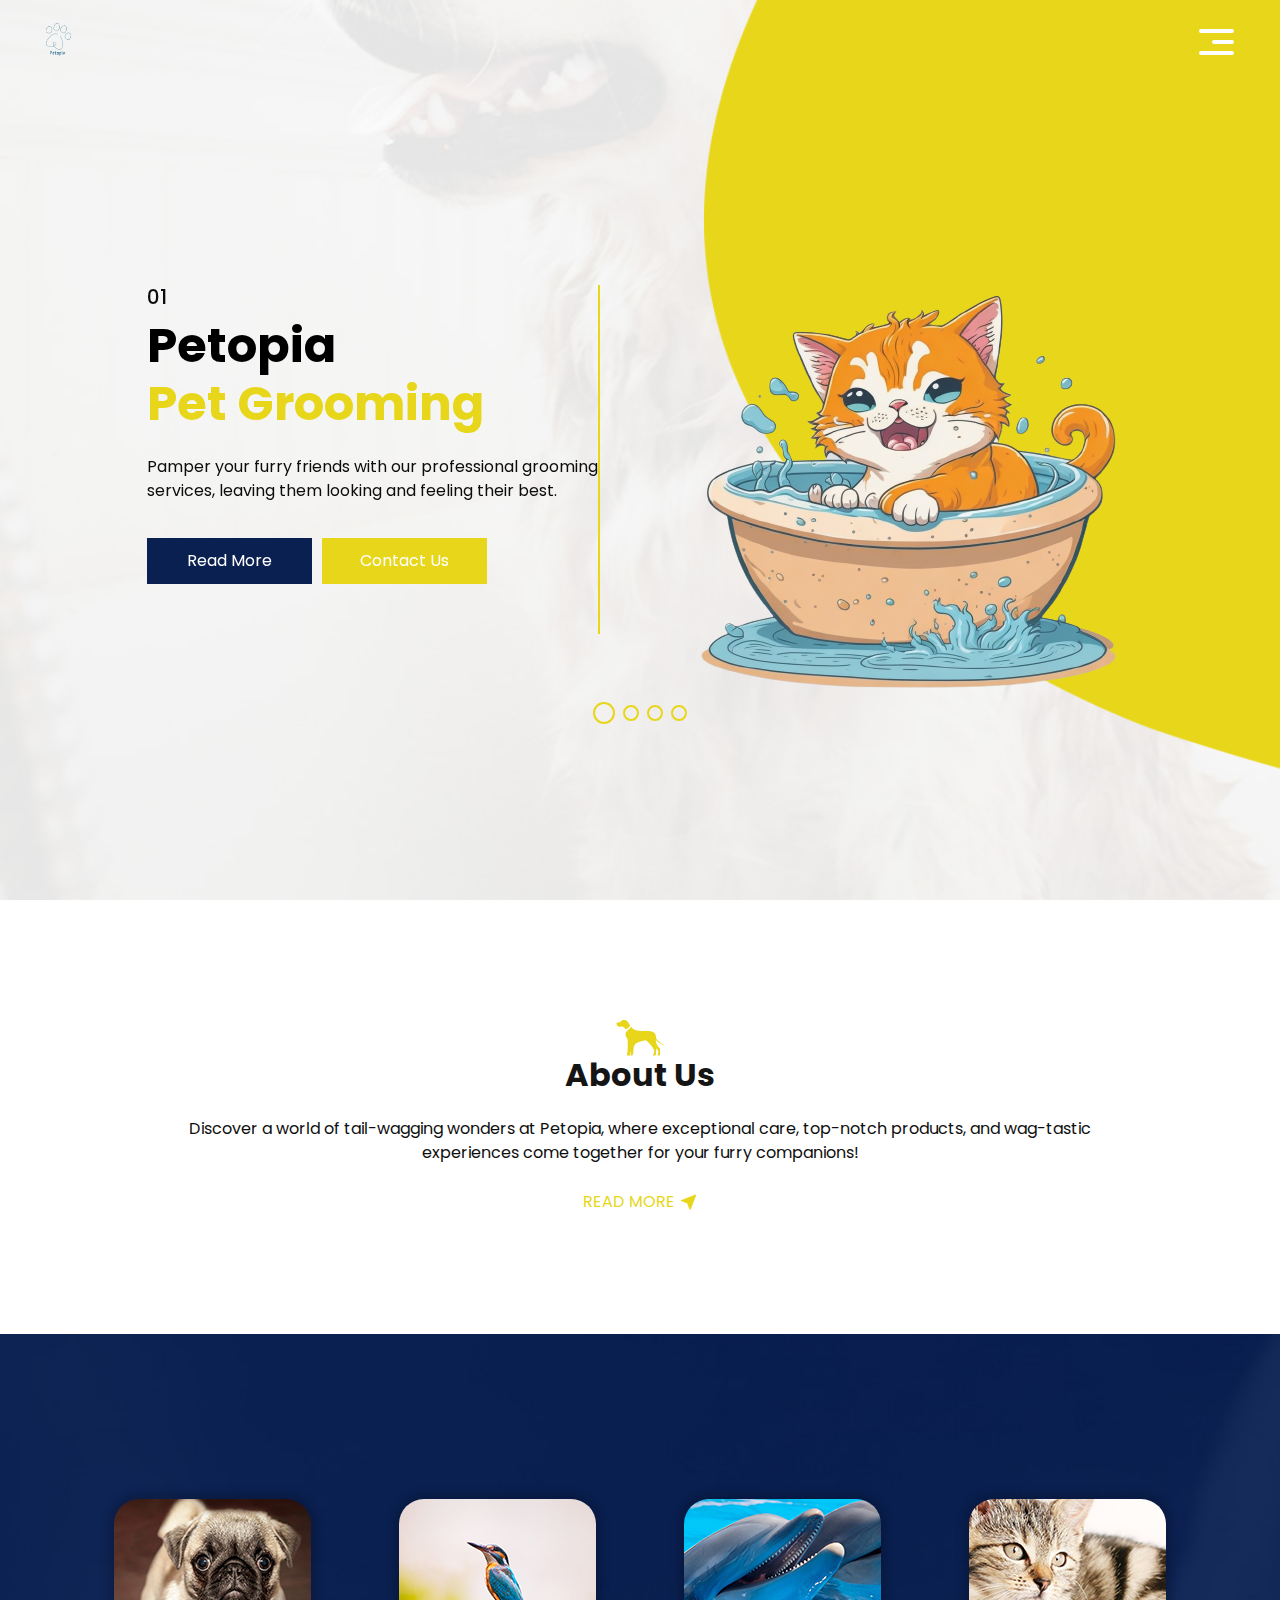
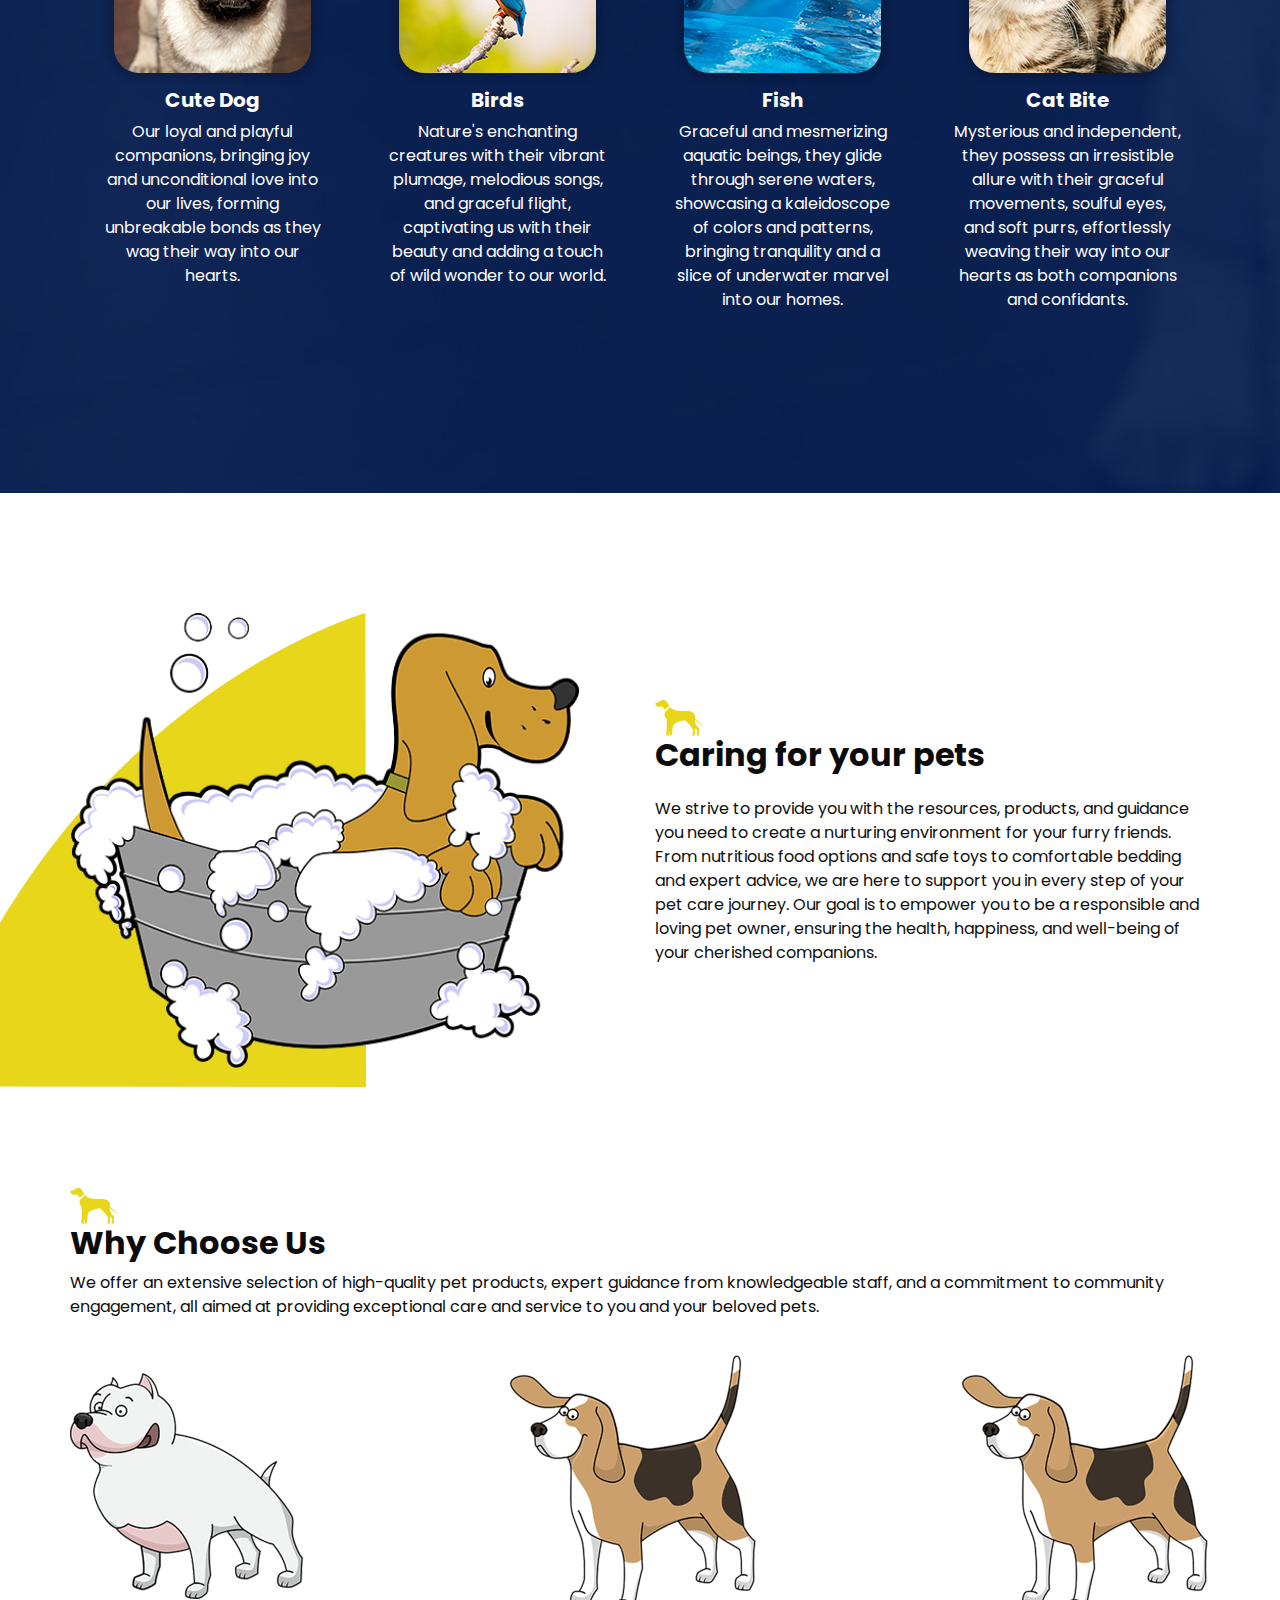
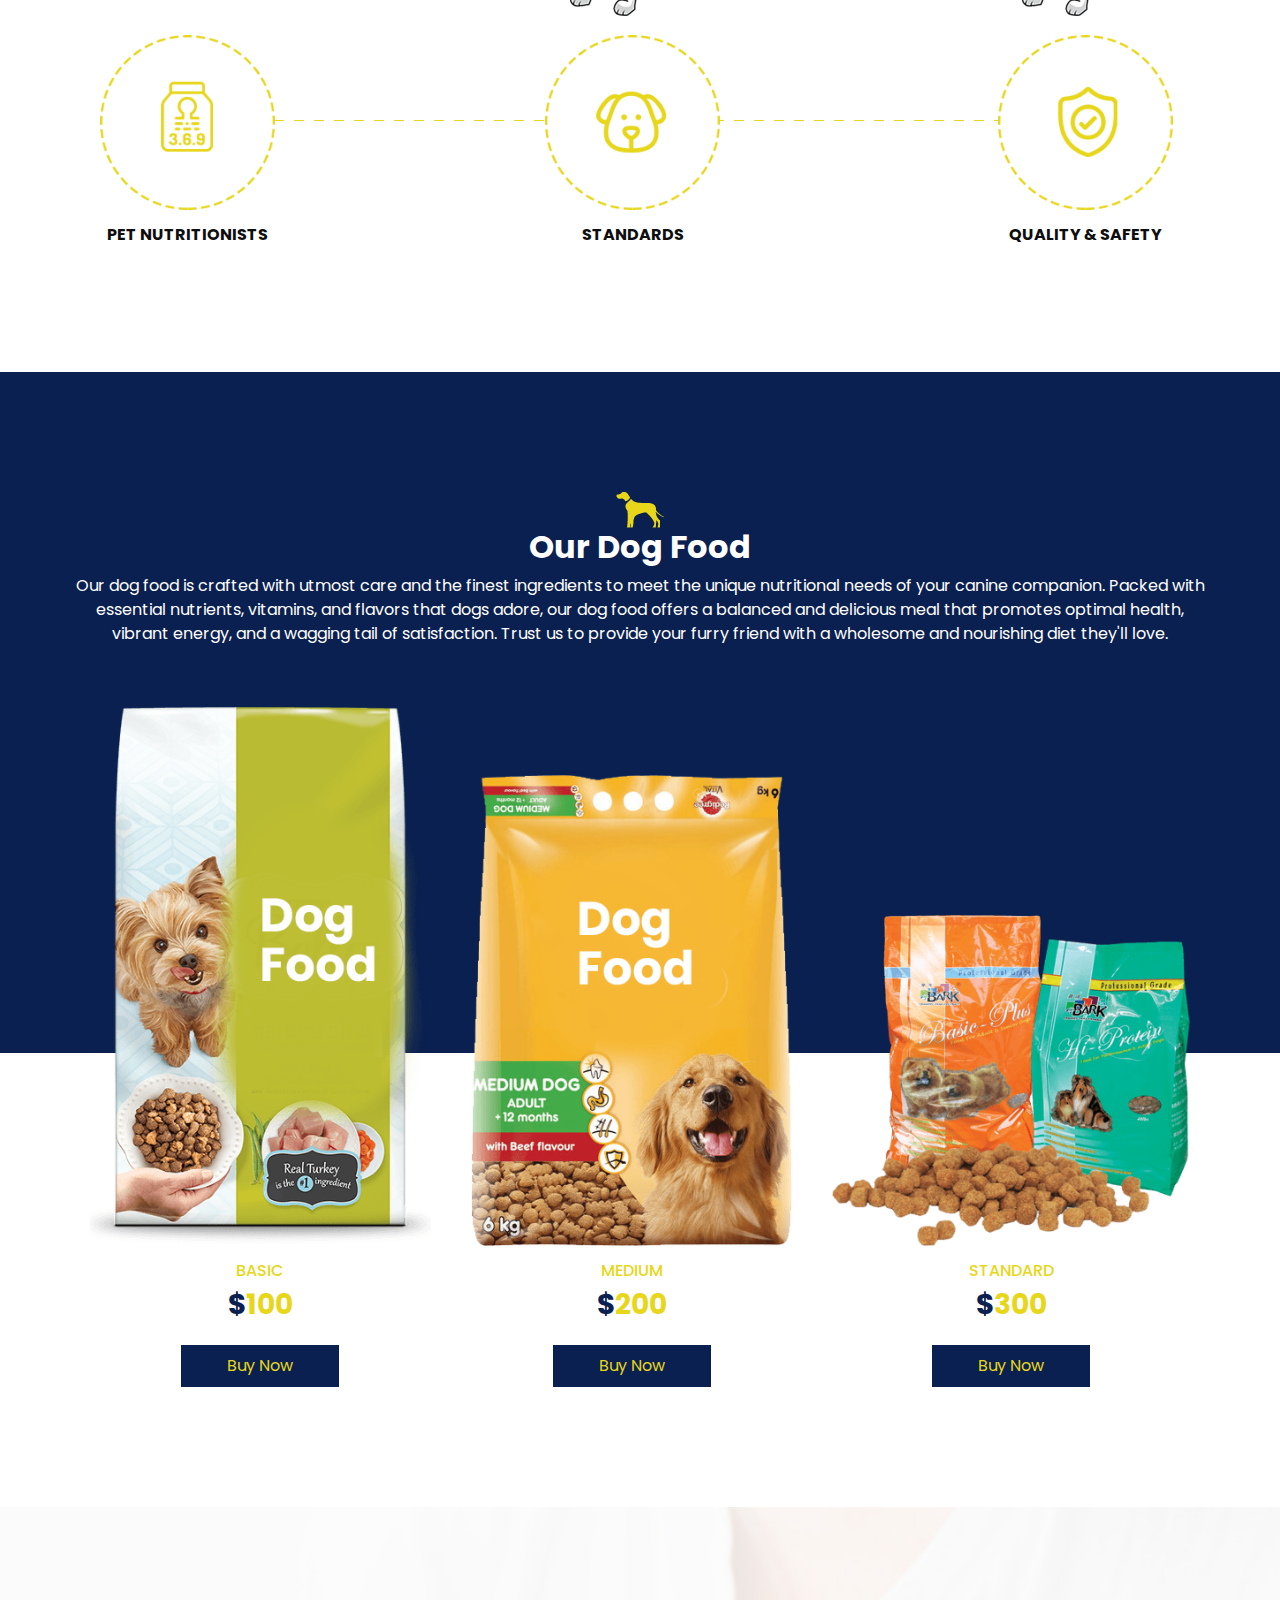
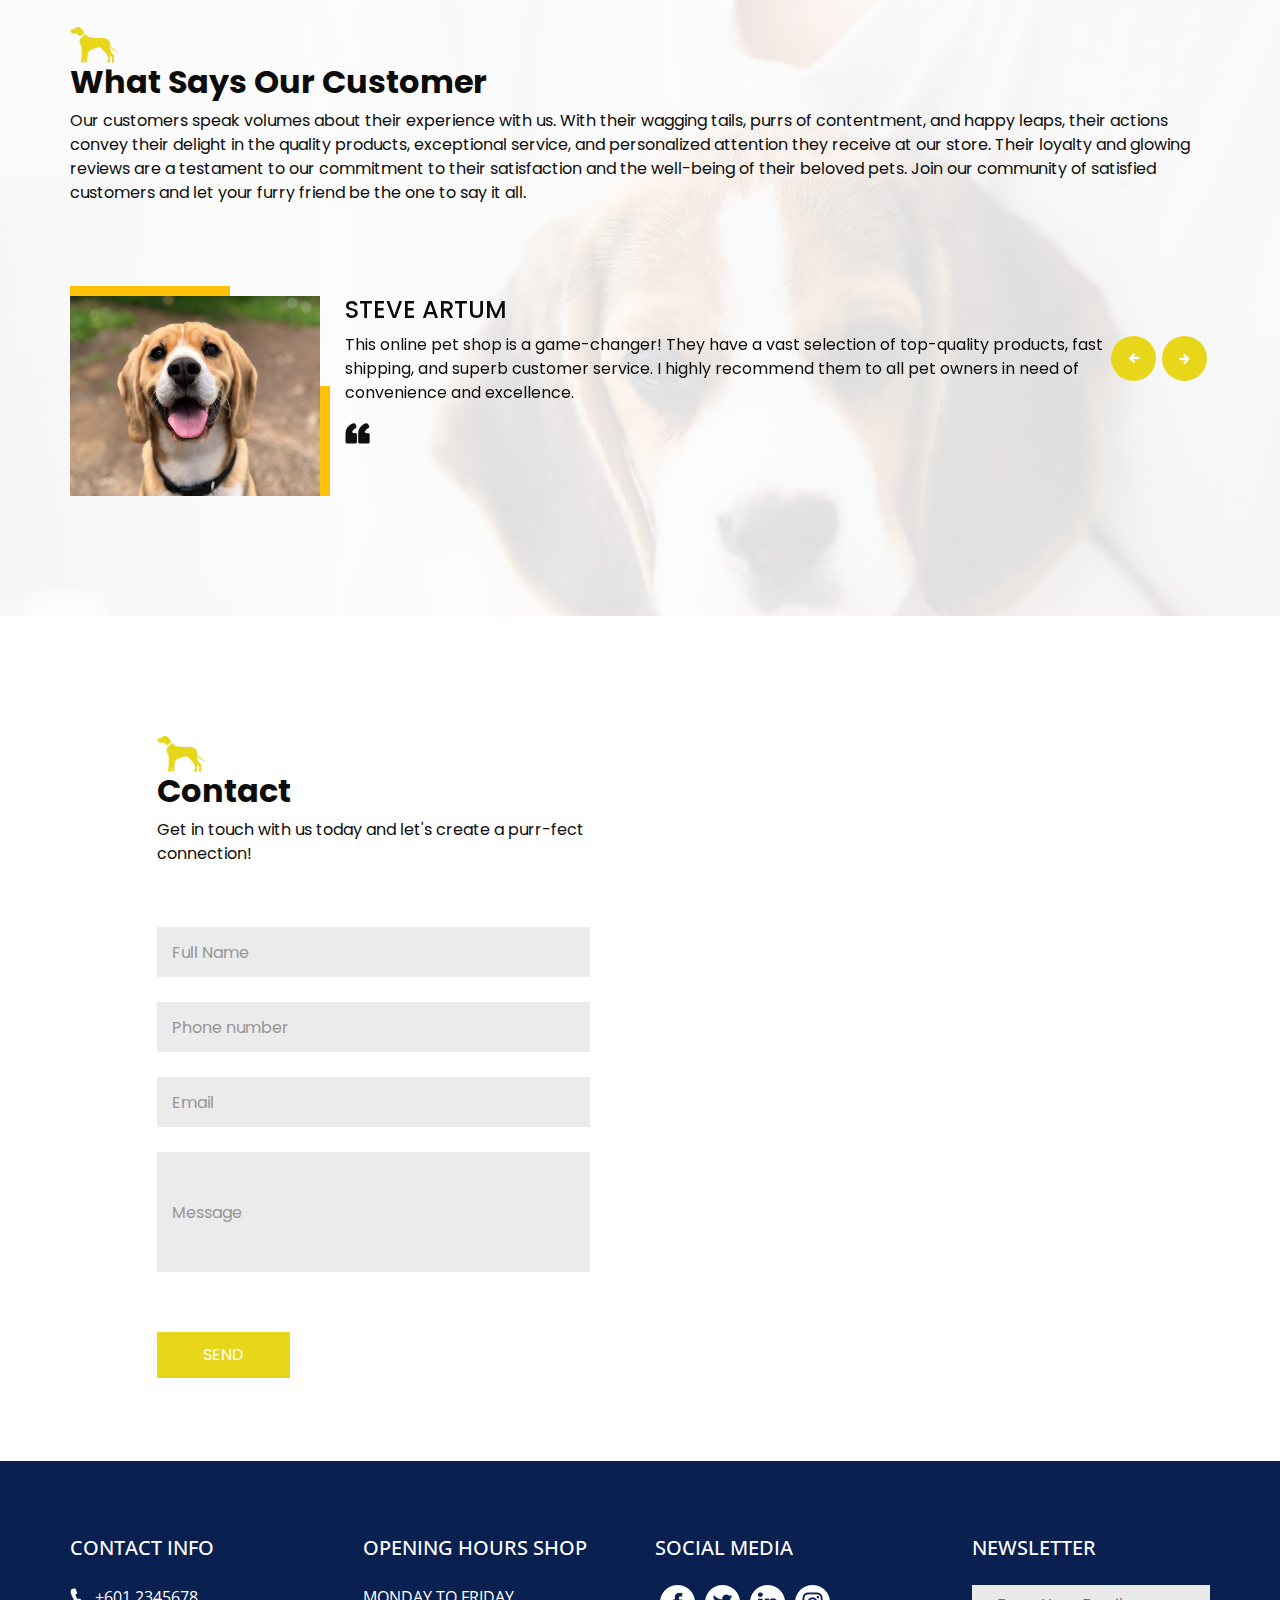
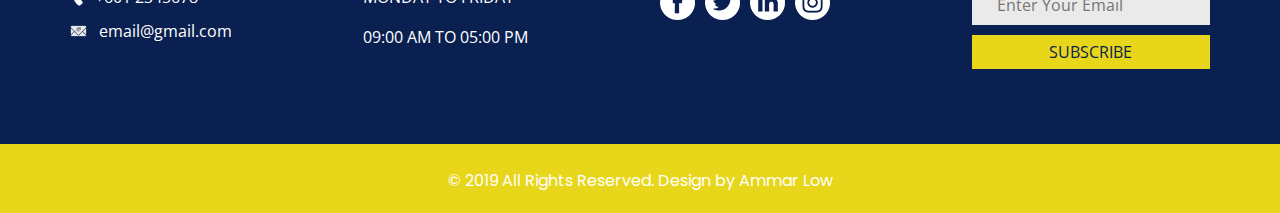
==== commit 39942f15: "add img frame, replace image" ====
--- a/index.html
+++ b/index.html
@@ -15,7 +15,7 @@
     <meta name="author" content="" />
 
     <title>Petopia</title>
-    <link rel="icon" type="image/x-icon" href="/images/logo.png" />
+    <link rel="icon" type="image/x-icon" href="favicon.png" />
 
     <!-- bootstrap core css -->
     <link rel="stylesheet" type="text/css" href="css/bootstrap.css" />
@@ -476,7 +476,7 @@
             <div class="carousel-item active">
               <div class="box">
                 <div class="img-box">
-                  <img src="images/client.png" alt="" />
+                  <img src="images/steve.jpg" class="framed" width="150px" height="200px" alt="" />
                 </div>
                 <div class="detail-box">
                   <h4>Steve Artum</h4>
@@ -493,7 +493,7 @@
             <div class="carousel-item">
               <div class="box">
                 <div class="img-box">
-                  <img src="images/client.png" alt="" />
+                  <img src="images/sarah.jpg" class="framed" width="150px" height="200px" alt="" />
                 </div>
                 <div class="detail-box">
                   <h4>Sarah Hummington</h4>
@@ -511,7 +511,7 @@
             <div class="carousel-item">
               <div class="box">
                 <div class="img-box">
-                  <img src="images/client.png" alt="" />
+                  <img src="images/irene.jpg" class="framed" width="150px" height="200px"  alt="" />
                 </div>
                 <div class="detail-box">
                   <h4>Noah Wilson</h4>
--- a/css/style.css
+++ b/css/style.css
@@ -1096,6 +1096,12 @@
   margin: 0;
 }
 
+img.framed {
+  box-shadow:
+    -50px -50px 0 -40px var(--yellow),
+    50px 50px 0 -40px var(--yellow);
+}
+
 /* footer section*/
 .footer_section {
   display: -webkit-box;
